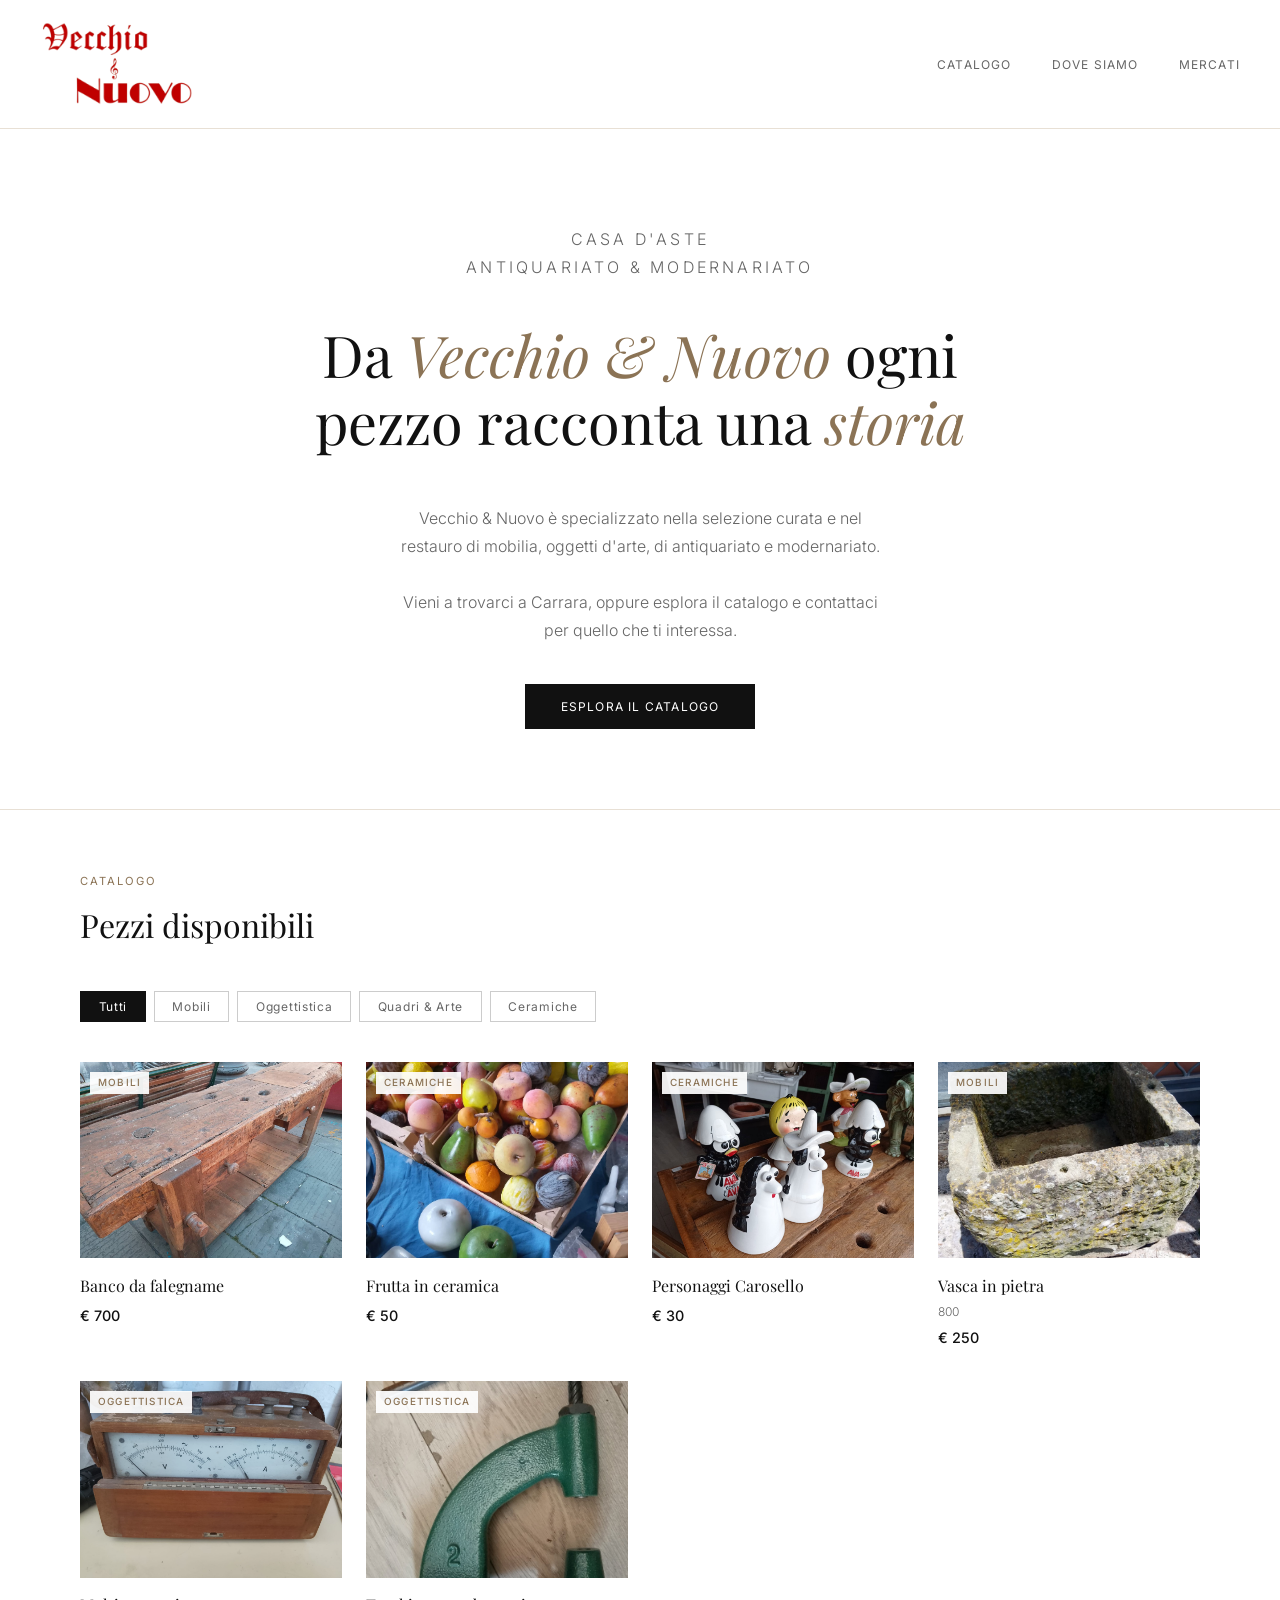
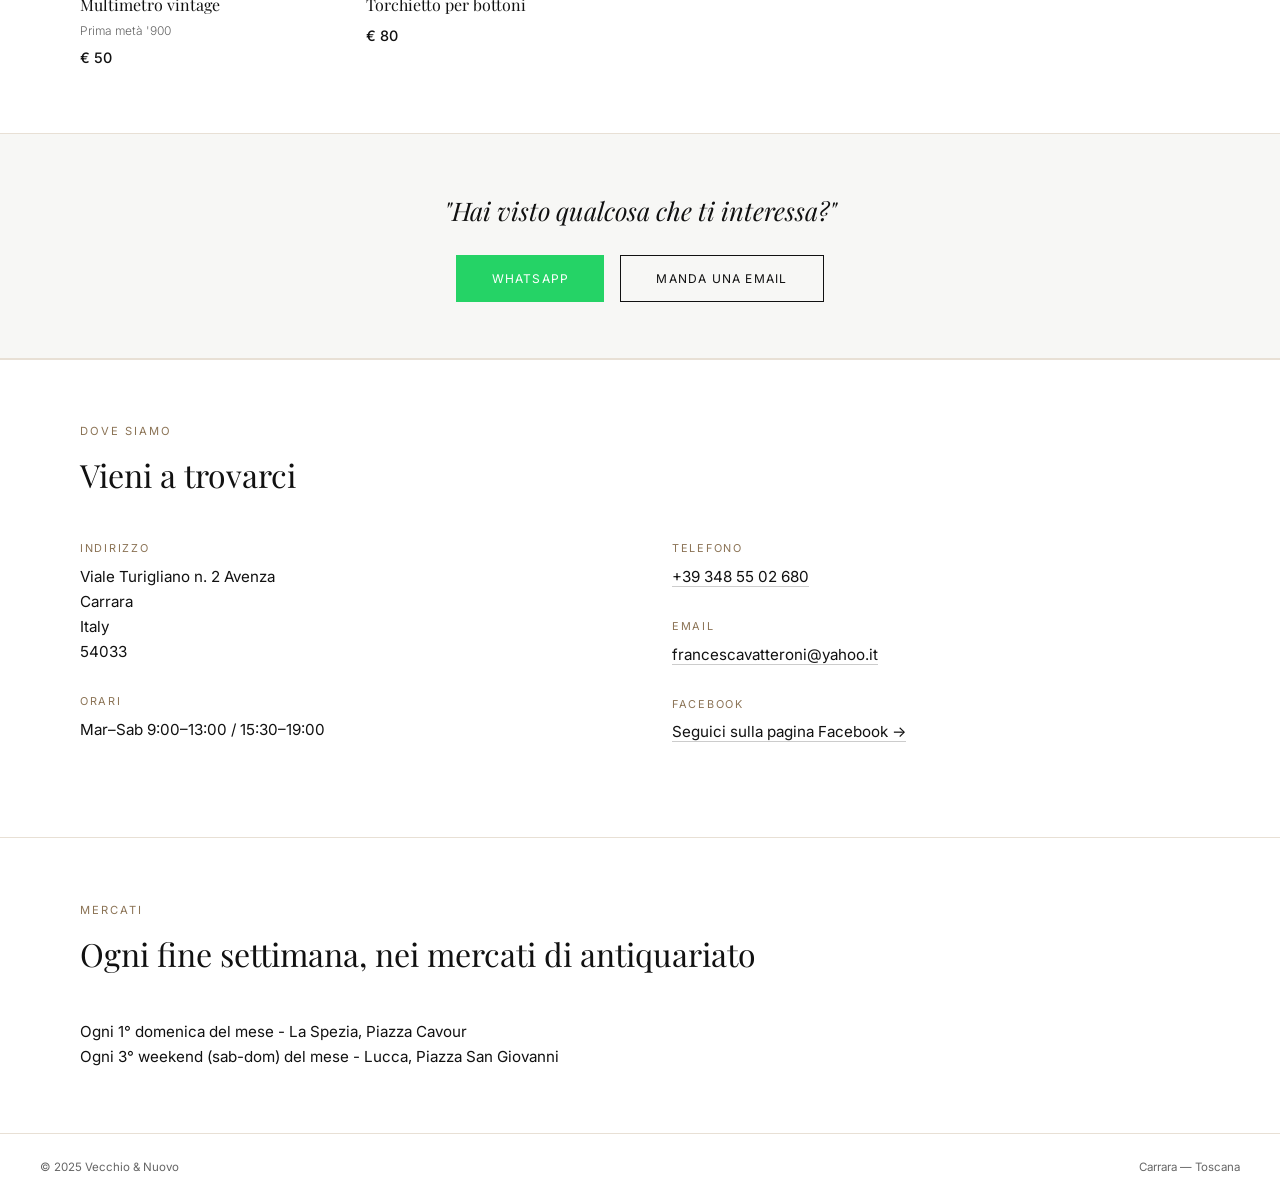
==== index.html @ dfd1ae2f "Combine hero-eyebrow paragraphs into one" ====
<!DOCTYPE html>
<html lang="it">
<head>
  <meta charset="UTF-8">
  <meta name="viewport" content="width=device-width, initial-scale=1.0">

  <!-- Titolo e descrizione che appaiono su Google -->
  <title>Vecchio e Nuovo Massa Carrara - Mobili, Antiquariato e Modernariato</title>
  <meta name="description" content="Antiquariato e modernariato a Massa Carrara. Mobili antichi, oggetti d'arte e oggettistica vintage. Mercati a La Spezia e Lucca. Visita il negozio o contattaci su WhatsApp.">

  <!-- Open Graph: come appare quando condividi su Facebook/WhatsApp -->
  <meta property="og:title" content="Vecchio e Nuovo">
  <meta property="og:description" content="Antiquariato e modernariato — Massa Carrara">
  <meta property="og:type" content="website">

  <!-- Stile -->
  <link rel="stylesheet" href="css/stile.css">

  <!-- Favicon: puoi sostituire con un'icona reale -->
  <link rel="icon" href="data:image/svg+xml,<svg xmlns='http://www.w3.org/2000/svg' viewBox='0 0 100 100'><text y='.9em' font-size='90'>🏛️</text></svg>">
</head>

<body>

  <!-- ==============================
       NAVIGAZIONE
  ============================== -->
  <nav class="nav" aria-label="Navigazione principale">
    <a href="#" class="nav-logo" aria-label="Vecchio & Nuovo — torna in cima">
      <img src="img/logo_navbar.png" alt="Vecchio & Nuovo" class="nav-logo-img">
    </a>

    <!-- Menu hamburger (solo mobile) -->
    <button class="nav-toggle" id="nav-toggle" aria-label="Apri menu" aria-expanded="false">
      <span></span><span></span><span></span>
    </button>

    <ul class="nav-links" id="nav-links" role="list">
      <li><a href="#catalogo">Catalogo</a></li>
      <li><a href="#contatti">Dove siamo</a></li>
      <li><a href="#mercati">Mercati</a></li>
    </ul>
  </nav>


  <!-- ==============================
       HERO
  ============================== -->
  <header class="hero">
    <p class="hero-eyebrow">Casa D'Aste<br>Antiquariato &amp; Modernariato</p>
    <h1>Da <em>Vecchio & Nuovo</em> ogni pezzo racconta una <em>storia</em></h1>
    <p>
       <br>Vecchio & Nuovo è specializzato nella selezione curata e nel restauro di mobilia, oggetti d'arte, di antiquariato e modernariato.<br> <br>Vieni a trovarci a Carrara, oppure esplora il catalogo e contattaci per quello che ti interessa.
    </p>
    <a href="#catalogo" class="btn btn-dark">Esplora il catalogo</a>
  </header>

  <div class="divider"></div>


  <!-- ==============================
       CATALOGO
  ============================== -->
  <main>
    <section class="section" id="catalogo" aria-labelledby="titolo-catalogo">
      <div class="section-header">
        <p class="section-label">Catalogo</p>
        <h2 class="section-title" id="titolo-catalogo">Pezzi disponibili</h2>
      </div>

      <!-- Filtri per categoria -->
      <div class="filtri" id="filtri" role="group" aria-label="Filtra per categoria">
        <button class="filtro-btn attivo" data-cat="tutti">Tutti</button>
        <button class="filtro-btn" data-cat="mobili">Mobili</button>
        <button class="filtro-btn" data-cat="oggettistica">Oggettistica</button>
        <button class="filtro-btn" data-cat="quadri">Quadri &amp; Arte</button>
        <button class="filtro-btn" data-cat="ceramiche">Ceramiche</button>
      </div>

      <!-- Griglia prodotti (popolata da JS) -->
      <div class="griglia" id="griglia" aria-live="polite">
        <p class="stato-vuoto">Caricamento catalogo...</p>
      </div>
    </section>
  </main>


  <!-- ==============================
       BARRA CTA CONTATTO
  ============================== -->
  <div class="cta-bar">
    <p>"Hai visto qualcosa che ti interessa?"</p>
    <div class="cta-buttons">
      <a class="btn btn-whatsapp" id="cta-btn-wa" href="#" target="_blank" rel="noopener">
        WhatsApp
      </a>
      <a class="btn btn-outline" id="cta-btn-email" href="#">
        Manda una email
      </a>
    </div>
  </div>

  <div class="divider"></div>


  <!-- ==============================
       CONTATTI
  ============================== -->
  <section class="section" id="contatti" aria-labelledby="titolo-contatti">
    <div class="section-header">
      <p class="section-label">Dove siamo</p>
      <h2 class="section-title" id="titolo-contatti">Vieni a trovarci</h2>
    </div>

    <div class="contatti-grid">
      <div>
        <div class="contatto-voce">
          <p class="contatto-label">Indirizzo</p>
          <p class="contatto-valore" id="info-indirizzo"></p>
        </div>
        <div class="contatto-voce">
          <p class="contatto-label">Orari</p>
          <p class="contatto-valore" id="info-orari"></p>
        </div>
      </div>

      <div>
        <div class="contatto-voce">
          <p class="contatto-label">Telefono</p>
          <p class="contatto-valore" id="info-telefono"></p>
        </div>
        <div class="contatto-voce">
          <p class="contatto-label">Email</p>
          <p class="contatto-valore" id="info-email"></p>
        </div>
        <div class="contatto-voce">
          <p class="contatto-label">Facebook</p>
          <p class="contatto-valore" id="info-facebook"></p>
        </div>
      </div>
    </div>
  </section>


  <div class="divider"></div>


  <!-- ==============================
       MERCATI
  ============================== -->
  <section class="section" id="mercati" aria-labelledby="titolo-mercati">
    <div class="section-header">
      <p class="section-label">Mercati</p>
      <h2 class="section-title" id="titolo-mercati">Ogni fine settimana, nei mercati di antiquariato</h2>
    </div>
    <p class="contatto-valore" id="info-mercati"></p>
  </section>
  <footer class="footer">
    <span id="footer-nome">© 2025 Vecchio & Nuovo</span>
    <span>Carrara — Toscana</span>
  </footer>


  <!-- ==============================
       MODAL SCHEDA PRODOTTO
  ============================== -->
  <div class="modal-overlay" id="modal-overlay" role="dialog" aria-modal="true" aria-labelledby="modal-nome">
    <div class="modal">
      <div class="modal-img" id="modal-img">
        <!-- immagine caricata da JS -->
      </div>
      <div class="modal-body">
        <p class="modal-tag" id="modal-tag"></p>
        <h3 class="modal-nome" id="modal-nome"></h3>
        <p class="modal-meta" id="modal-meta"></p>
        <p class="modal-desc" id="modal-desc"></p>
        <p class="modal-prezzo" id="modal-prezzo"></p>
        <div style="display:flex; gap:0.75rem; flex-wrap:wrap; margin-top:0.5rem;">
          <a class="btn btn-whatsapp" id="modal-btn-wa" href="#" target="_blank" rel="noopener">
            WhatsApp
          </a>
          <a class="btn btn-outline" id="modal-btn-email" href="#">
            Email
          </a>
        </div>
      </div>
      <button class="modal-chiudi" id="modal-chiudi" aria-label="Chiudi scheda">✕</button>
    </div>
  </div>


  <!-- Script principale -->
  <script src="js/main.js"></script>

</body>
</html>
---- css/stile.css ----
/* ============================================
   VECCHIO & NUOVO — Stile principale
   Per modificare i colori principali, cerca
   le variabili CSS qui sotto (sezione :root)
   ============================================ */

@import url('https://fonts.googleapis.com/css2?family=Playfair+Display:ital,wght@0,400;0,500;1,400&family=Inter:wght@300;400;500&display=swap');

/* --- Variabili colore: modifica qui per cambiare tutto il sito --- */
:root {
  --colore-sfondo: #ffffff;
  --colore-sfondo-alt: #f7f7f5;
  --colore-testo: #111111;
  --colore-testo-muted: #666666;
  --colore-accento: #8B7355;       /* bronzo antico */
  --colore-bordo: #e8e0d5;
  --colore-bordo-scuro: #cccccc;
  --font-display: 'Playfair Display', Georgia, serif;
  --font-body: 'Inter', system-ui, sans-serif;
}

/* --- Reset base --- */
*, *::before, *::after { box-sizing: border-box; margin: 0; padding: 0; }
html { scroll-behavior: smooth; }
body {
  font-family: var(--font-body);
  background: var(--colore-sfondo);
  color: var(--colore-testo);
  line-height: 1.6;
  -webkit-font-smoothing: antialiased;
}
img { display: block; width: 100%; height: 100%; object-fit: cover; }
a { color: inherit; }

/* --- Navigazione --- */
.nav {
  position: sticky;
  top: 0;
  z-index: 100;
  background: var(--colore-sfondo);
  border-bottom: 0.5px solid var(--colore-bordo);
  display: flex;
  align-items: center;
  justify-content: space-between;
  padding: 1.2rem 2.5rem;
}
.nav-logo {
  text-decoration: none;
  display: flex;
  align-items: center;
}
.nav-logo span { color: var(--colore-accento); }
.nav-logo-img {
  height: 90px;      /* cambia questo numero per ingrandire o rimpicciolire */
  width: auto;       /* mantiene le proporzioni */
  max-width: 180px;
  display: block;
  object-fit: contain; /* sovrascrive il cover del reset globale */
}

.nav-links {
  display: flex;
  gap: 2.5rem;
  list-style: none;
}
.nav-links a {
  font-size: 0.75rem;
  letter-spacing: 0.1em;
  text-transform: uppercase;
  color: var(--colore-testo-muted);
  text-decoration: none;
  font-weight: 400;
  transition: color 0.2s;
}
.nav-links a:hover { color: var(--colore-accento); }

/* hamburger solo su mobile */
.nav-toggle {
  display: none;
  flex-direction: column;
  gap: 5px;
  background: none;
  border: none;
  cursor: pointer;
  padding: 4px;
}
.nav-toggle span {
  display: block;
  width: 22px;
  height: 1px;
  background: var(--colore-testo);
  transition: all 0.3s;
}

/* --- Hero --- */
.hero {
  text-align: center;
  padding: 6rem 2rem 5rem;
  max-width: 800px;
  margin: 0 auto;
}
.hero-eyebrow {
  font-size: 0.7rem;
  letter-spacing: 0.2em;
  text-transform: uppercase;
  color: var(--colore-accento);
  font-weight: 400;
  margin-bottom: 1.4rem;
}
.hero h1 {
  font-family: var(--font-display);
  font-size: clamp(2.2rem, 5vw, 3.6rem);
  font-weight: 400;
  line-height: 1.15;
  color: var(--colore-testo);
  margin-bottom: 1.4rem;
}
.hero h1 em {
  font-style: italic;
  color: var(--colore-accento);
}
.hero p {
  font-size: 1rem;
  color: var(--colore-testo-muted);
  line-height: 1.75;
  max-width: 500px;
  margin: 0 auto 2.5rem;
  font-weight: 300;
}

/* --- Bottoni --- */
.btn {
  display: inline-flex;
  align-items: center;
  gap: 0.5rem;
  padding: 0.8rem 2.2rem;
  font-family: var(--font-body);
  font-size: 0.75rem;
  letter-spacing: 0.1em;
  text-transform: uppercase;
  text-decoration: none;
  font-weight: 400;
  cursor: pointer;
  border: none;
  transition: background 0.2s, color 0.2s, border-color 0.2s;
}
.btn-dark {
  background: var(--colore-testo);
  color: var(--colore-sfondo);
}
.btn-dark:hover { background: var(--colore-accento); }

.btn-outline {
  background: transparent;
  color: var(--colore-testo);
  border: 0.5px solid var(--colore-testo);
}
.btn-outline:hover {
  background: var(--colore-testo);
  color: var(--colore-sfondo);
}
.btn-whatsapp {
  background: #25D366;
  color: #fff;
}
.btn-whatsapp:hover { background: #1eaa53; }

/* --- Divisore --- */
.divider {
  height: 0.5px;
  background: var(--colore-bordo);
  margin: 0;
}

/* --- Sezioni generali --- */
.section {
  padding: 4rem 2.5rem;
  max-width: 1200px;
  margin: 0 auto;
}
.section-header { margin-bottom: 2.5rem; }
.section-label {
  font-size: 0.7rem;
  letter-spacing: 0.18em;
  text-transform: uppercase;
  color: var(--colore-accento);
  font-weight: 400;
  margin-bottom: 0.5rem;
}
.section-title {
  font-family: var(--font-display);
  font-size: clamp(1.5rem, 3vw, 2rem);
  font-weight: 400;
  color: var(--colore-testo);
}

/* --- Filtri catalogo --- */
.filtri {
  display: flex;
  gap: 0.5rem;
  flex-wrap: wrap;
  margin-bottom: 2.5rem;
}
.filtro-btn {
  padding: 0.45rem 1.1rem;
  border: 0.5px solid var(--colore-bordo-scuro);
  background: var(--colore-sfondo);
  font-size: 0.75rem;
  letter-spacing: 0.06em;
  color: var(--colore-testo-muted);
  cursor: pointer;
  font-family: var(--font-body);
  transition: all 0.2s;
}
.filtro-btn:hover,
.filtro-btn.attivo {
  border-color: var(--colore-testo);
  background: var(--colore-testo);
  color: var(--colore-sfondo);
}

/* --- Griglia prodotti --- */
.griglia {
  display: grid;
  grid-template-columns: repeat(auto-fill, minmax(260px, 1fr));
  gap: 2rem 1.5rem;
}

/* --- Card prodotto --- */
.card {
  cursor: pointer;
  text-decoration: none;
  color: inherit;
  display: block;
}
.card-img {
  width: 100%;
  aspect-ratio: 4 / 3;
  background: var(--colore-sfondo-alt);
  position: relative;
  overflow: hidden;
}
.card-img img {
  transition: transform 0.5s ease;
}
.card:hover .card-img img { transform: scale(1.04); }

/* placeholder quando non c'è la foto */
.card-placeholder {
  position: absolute;
  inset: 0;
  display: flex;
  align-items: center;
  justify-content: center;
  font-size: 3rem;
  color: var(--colore-bordo-scuro);
  opacity: 0.4;
}

/* etichetta stile museo */
.card-tag {
  position: absolute;
  top: 10px;
  left: 10px;
  font-size: 0.62rem;
  letter-spacing: 0.12em;
  text-transform: uppercase;
  color: var(--colore-accento);
  background: rgba(255,255,255,0.92);
  padding: 3px 8px;
  font-weight: 500;
  z-index: 1;
}
.card-body { padding: 0.9rem 0 0; }
.card-nome {
  font-family: var(--font-display);
  font-size: 1rem;
  font-weight: 400;
  color: var(--colore-testo);
  margin-bottom: 0.2rem;
}
.card-meta {
  font-size: 0.75rem;
  color: var(--colore-testo-muted);
  margin-bottom: 0.35rem;
  font-weight: 300;
}
.card-prezzo {
  font-size: 0.9rem;
  color: var(--colore-testo);
  font-weight: 500;
}

/* --- Stato vuoto filtri --- */
.stato-vuoto {
  grid-column: 1 / -1;
  text-align: center;
  padding: 3rem;
  color: var(--colore-testo-muted);
  font-size: 0.9rem;
}

/* --- Barra CTA contatti --- */
.cta-bar {
  background: var(--colore-sfondo-alt);
  border-top: 0.5px solid var(--colore-bordo);
  border-bottom: 0.5px solid var(--colore-bordo);
  padding: 3.5rem 2rem;
  text-align: center;
}
.cta-bar p {
  font-family: var(--font-display);
  font-size: clamp(1.2rem, 3vw, 1.6rem);
  font-style: italic;
  color: var(--colore-testo);
  margin-bottom: 1.5rem;
  font-weight: 400;
}
.cta-buttons {
  display: flex;
  gap: 1rem;
  justify-content: center;
  flex-wrap: wrap;
}

/* --- Sezione contatti --- */
.contatti-grid {
  display: grid;
  grid-template-columns: 1fr 1fr;
  gap: 3rem 4rem;
}
.contatto-voce { margin-bottom: 1.8rem; }
.contatto-label {
  font-size: 0.68rem;
  letter-spacing: 0.16em;
  text-transform: uppercase;
  color: var(--colore-accento);
  margin-bottom: 0.4rem;
}
.contatto-valore {
  font-size: 0.95rem;
  color: var(--colore-testo);
  line-height: 1.65;
}
.contatto-valore a {
  text-decoration: none;
  border-bottom: 0.5px solid var(--colore-bordo-scuro);
  transition: border-color 0.2s, color 0.2s;
}
.contatto-valore a:hover {
  border-color: var(--colore-accento);
  color: var(--colore-accento);
}

/* --- Footer --- */
.footer {
  border-top: 0.5px solid var(--colore-bordo);
  padding: 1.5rem 2.5rem;
  display: flex;
  justify-content: space-between;
  align-items: center;
  font-size: 0.72rem;
  color: var(--colore-testo-muted);
}

/* --- Carosello foto nel modal --- */
.carosello-btn {
  position: absolute;
  top: 50%;
  transform: translateY(-50%);
  background: rgba(255,255,255,0.85);
  border: 0.5px solid var(--colore-bordo);
  width: 36px;
  height: 36px;
  display: flex;
  align-items: center;
  justify-content: center;
  cursor: pointer;
  font-size: 1.4rem;
  line-height: 1;
  color: var(--colore-testo);
  z-index: 2;
  transition: background 0.2s;
}
.carosello-btn:hover { background: #fff; }
.carosello-prev { left: 8px; }
.carosello-next { right: 8px; }

.carosello-dots {
  position: absolute;
  bottom: 10px;
  left: 50%;
  transform: translateX(-50%);
  display: flex;
  gap: 6px;
  z-index: 2;
}
.carosello-dot {
  width: 7px;
  height: 7px;
  border-radius: 50%;
  background: rgba(255,255,255,0.5);
  cursor: pointer;
  transition: background 0.2s;
  border: 0.5px solid rgba(0,0,0,0.2);
}
.carosello-dot.attivo { background: #fff; }

/* --- Modal scheda prodotto --- */
.modal-overlay {
  display: none;
  position: fixed;
  inset: 0;
  background: rgba(0,0,0,0.55);
  z-index: 200;
  align-items: center;
  justify-content: center;
  padding: 1.5rem;
}
.modal-overlay.aperto { display: flex; }
.modal {
  background: var(--colore-sfondo);
  max-width: 760px;
  width: 100%;
  max-height: 90vh;
  overflow-y: auto;
  display: grid;
  grid-template-columns: 1fr 1fr;
}
.modal-img {
  aspect-ratio: 1;
  background: var(--colore-sfondo-alt);
  position: relative;
  overflow: hidden;
}
.modal-img .card-placeholder { font-size: 4rem; }
.modal-body { padding: 2rem; display: flex; flex-direction: column; gap: 1rem; }
.modal-tag {
  font-size: 0.65rem;
  letter-spacing: 0.14em;
  text-transform: uppercase;
  color: var(--colore-accento);
}
.modal-nome {
  font-family: var(--font-display);
  font-size: 1.5rem;
  font-weight: 400;
  line-height: 1.2;
}
.modal-meta { font-size: 0.82rem; color: var(--colore-testo-muted); }
.modal-desc { font-size: 0.9rem; line-height: 1.75; color: #444; flex: 1; }
.modal-prezzo {
  font-size: 1.3rem;
  font-weight: 500;
  border-top: 0.5px solid var(--colore-bordo);
  padding-top: 1rem;
}
.modal-chiudi {
  position: absolute;
  top: 1rem;
  right: 1rem;
  background: var(--colore-sfondo);
  border: 0.5px solid var(--colore-bordo);
  width: 32px;
  height: 32px;
  display: flex;
  align-items: center;
  justify-content: center;
  cursor: pointer;
  font-size: 1rem;
  z-index: 10;
}
.modal-overlay { position: fixed; }

/* --- Responsive --- */
@media (max-width: 768px) {
  .nav { padding: 1rem 1.5rem; }
  .nav-links { display: none; flex-direction: column; gap: 1.2rem; }
  .nav-links.aperto {
    display: flex;
    position: absolute;
    top: 60px;
    left: 0;
    right: 0;
    background: var(--colore-sfondo);
    padding: 1.5rem 2rem;
    border-bottom: 0.5px solid var(--colore-bordo);
  }
  .nav-toggle { display: flex; }
  .hero { padding: 4rem 1.5rem 3rem; }
  .section { padding: 3rem 1.5rem; }
  .griglia { grid-template-columns: repeat(2, 1fr); gap: 1rem; }
  .contatti-grid { grid-template-columns: 1fr; gap: 0; }
  .modal { grid-template-columns: 1fr; }
  .modal-img { aspect-ratio: 16/9; }
  .footer { flex-direction: column; gap: 0.5rem; text-align: center; }
}

@media (max-width: 420px) {
  .griglia { grid-template-columns: 1fr; }
}
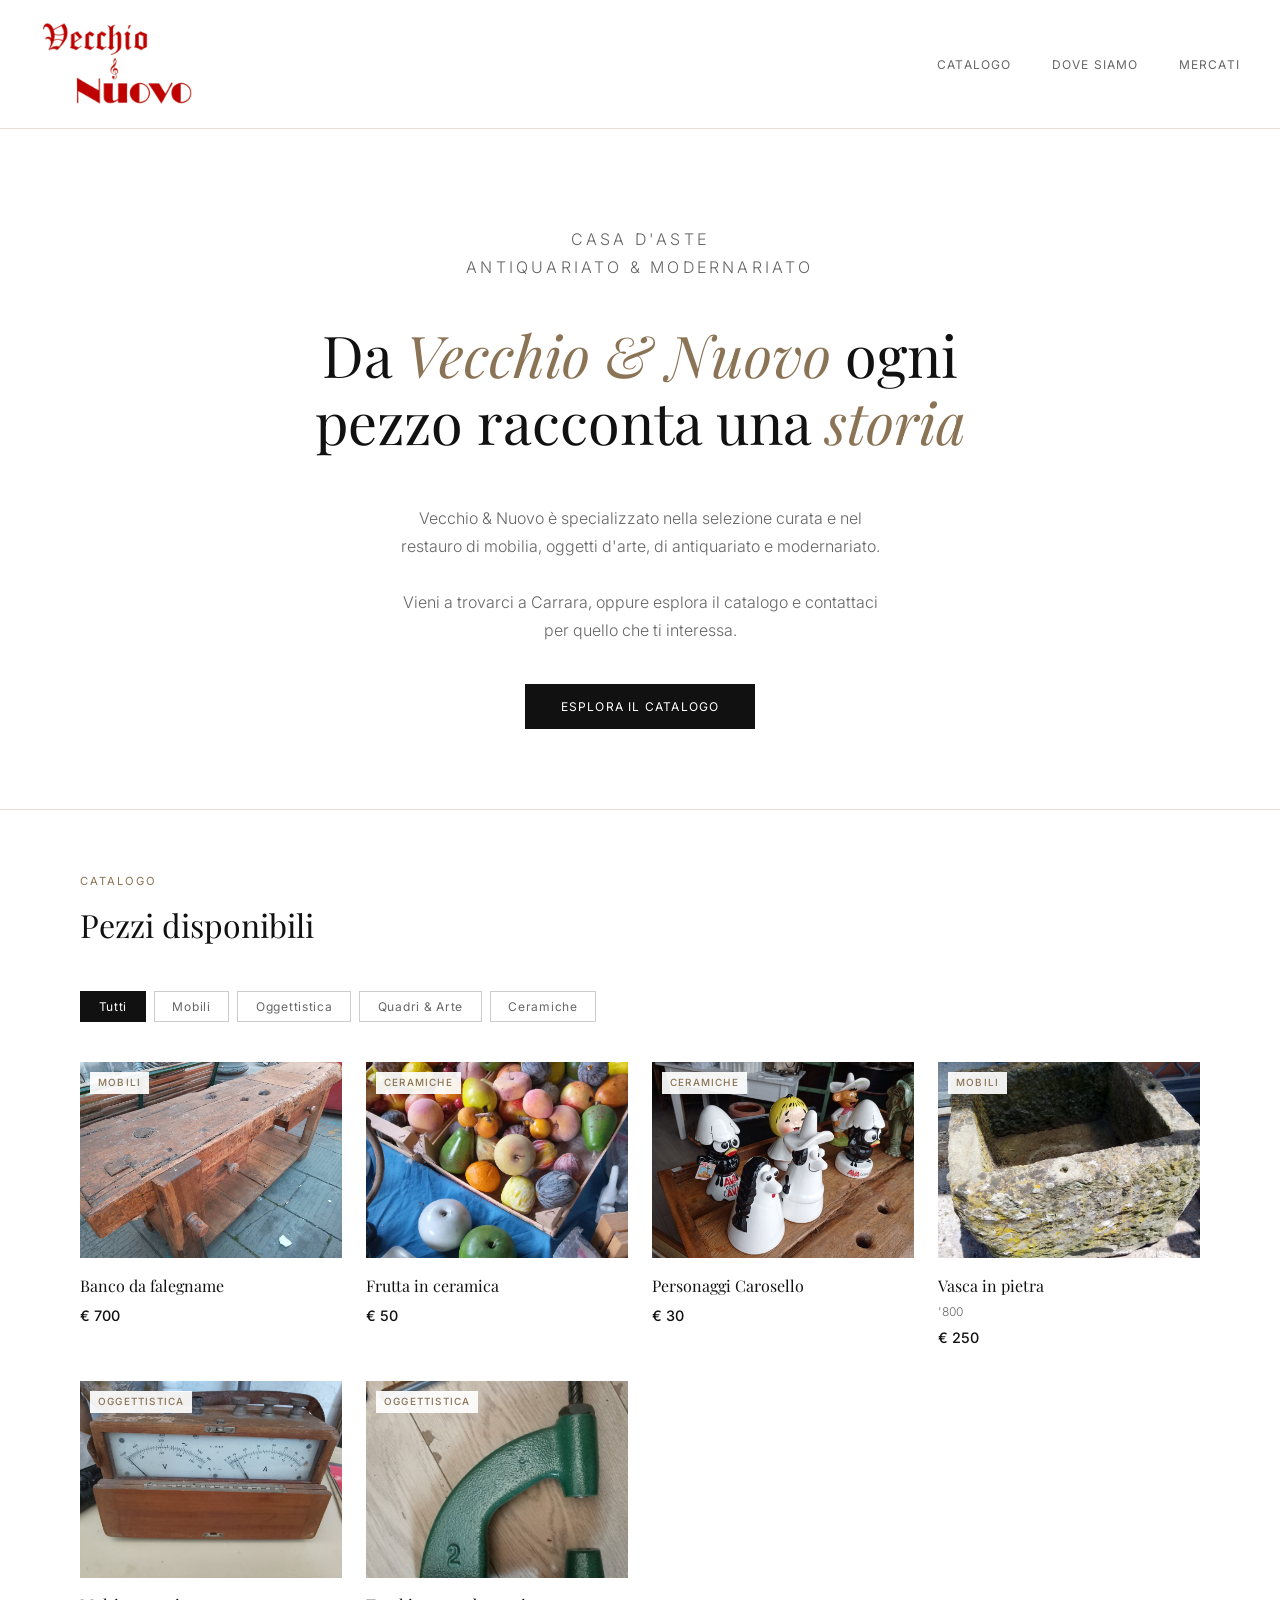
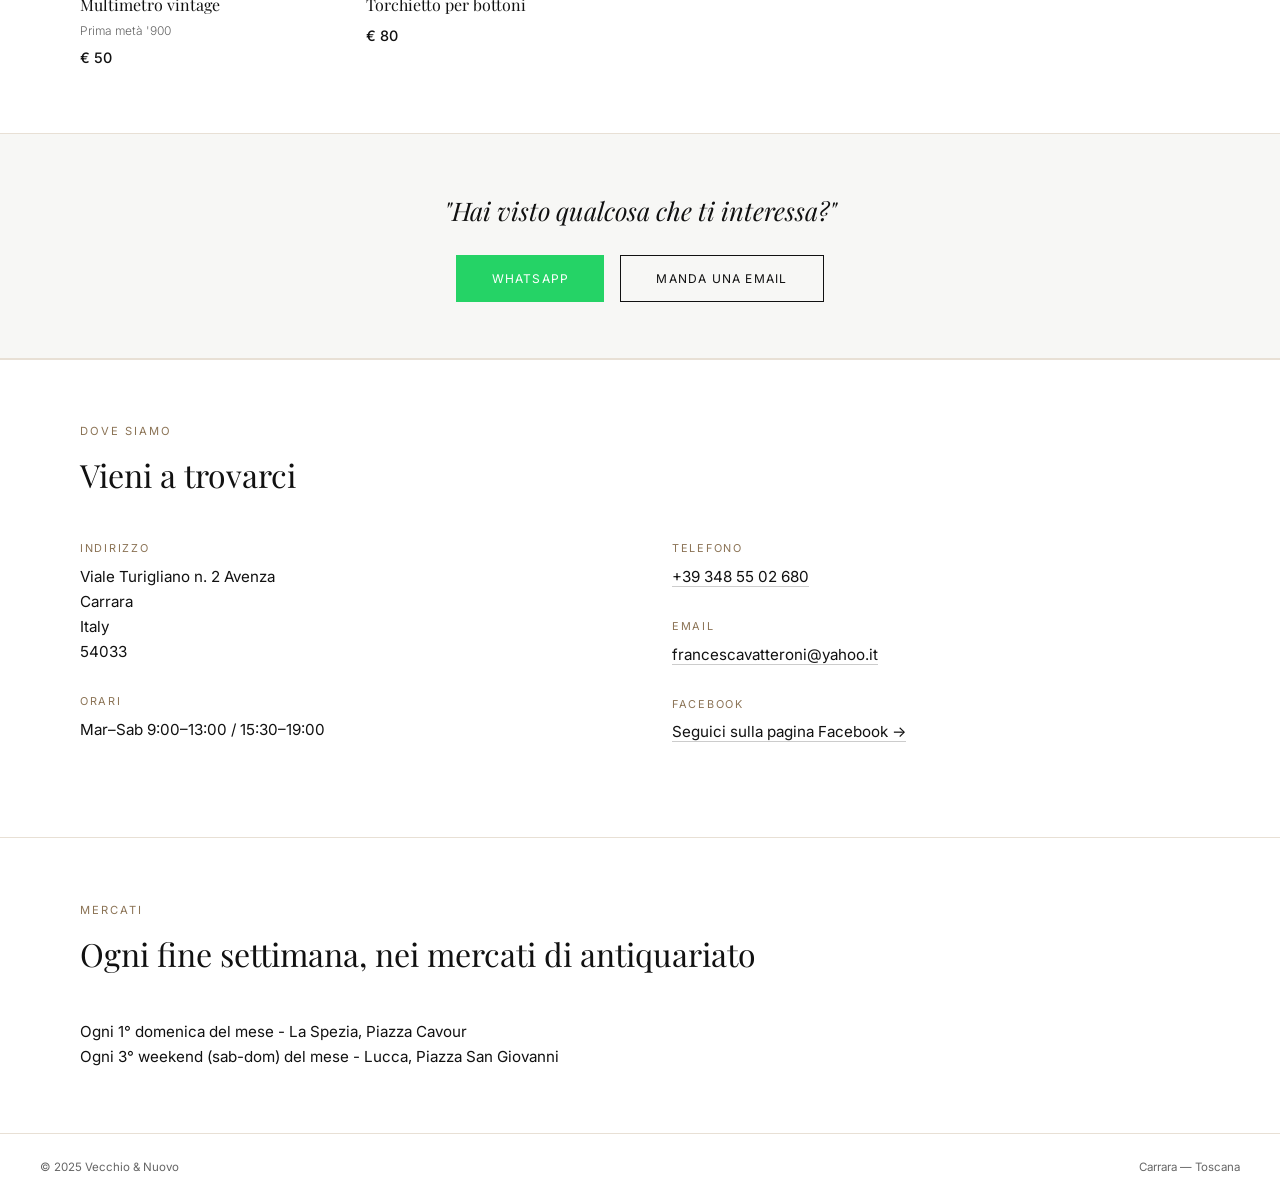
==== commit d6163140: "Add JSON-LD structured data for website Added structured data for SEO optimization." ====
--- a/index.html
+++ b/index.html
@@ -4,6 +4,16 @@
   <meta charset="UTF-8">
   <meta name="viewport" content="width=device-width, initial-scale=1.0">
 
+  <!-- Nome che appare nel link su Google -->
+  <script type="application/ld+json">
+  {
+    "@context": "https://schema.org",
+    "@type": "WebSite",
+    "name": "Vecchio & Nuovo Casa D'Aste",
+    "url": "https://vecchioenuovo.github.io/"
+  }
+  </script>
+  
   <!-- Titolo e descrizione che appaiono su Google -->
   <title>Vecchio e Nuovo Massa Carrara - Mobili, Antiquariato e Modernariato</title>
   <meta name="description" content="Antiquariato e modernariato a Massa Carrara. Mobili antichi, oggetti d'arte e oggettistica vintage. Mercati a La Spezia e Lucca. Visita il negozio o contattaci su WhatsApp.">
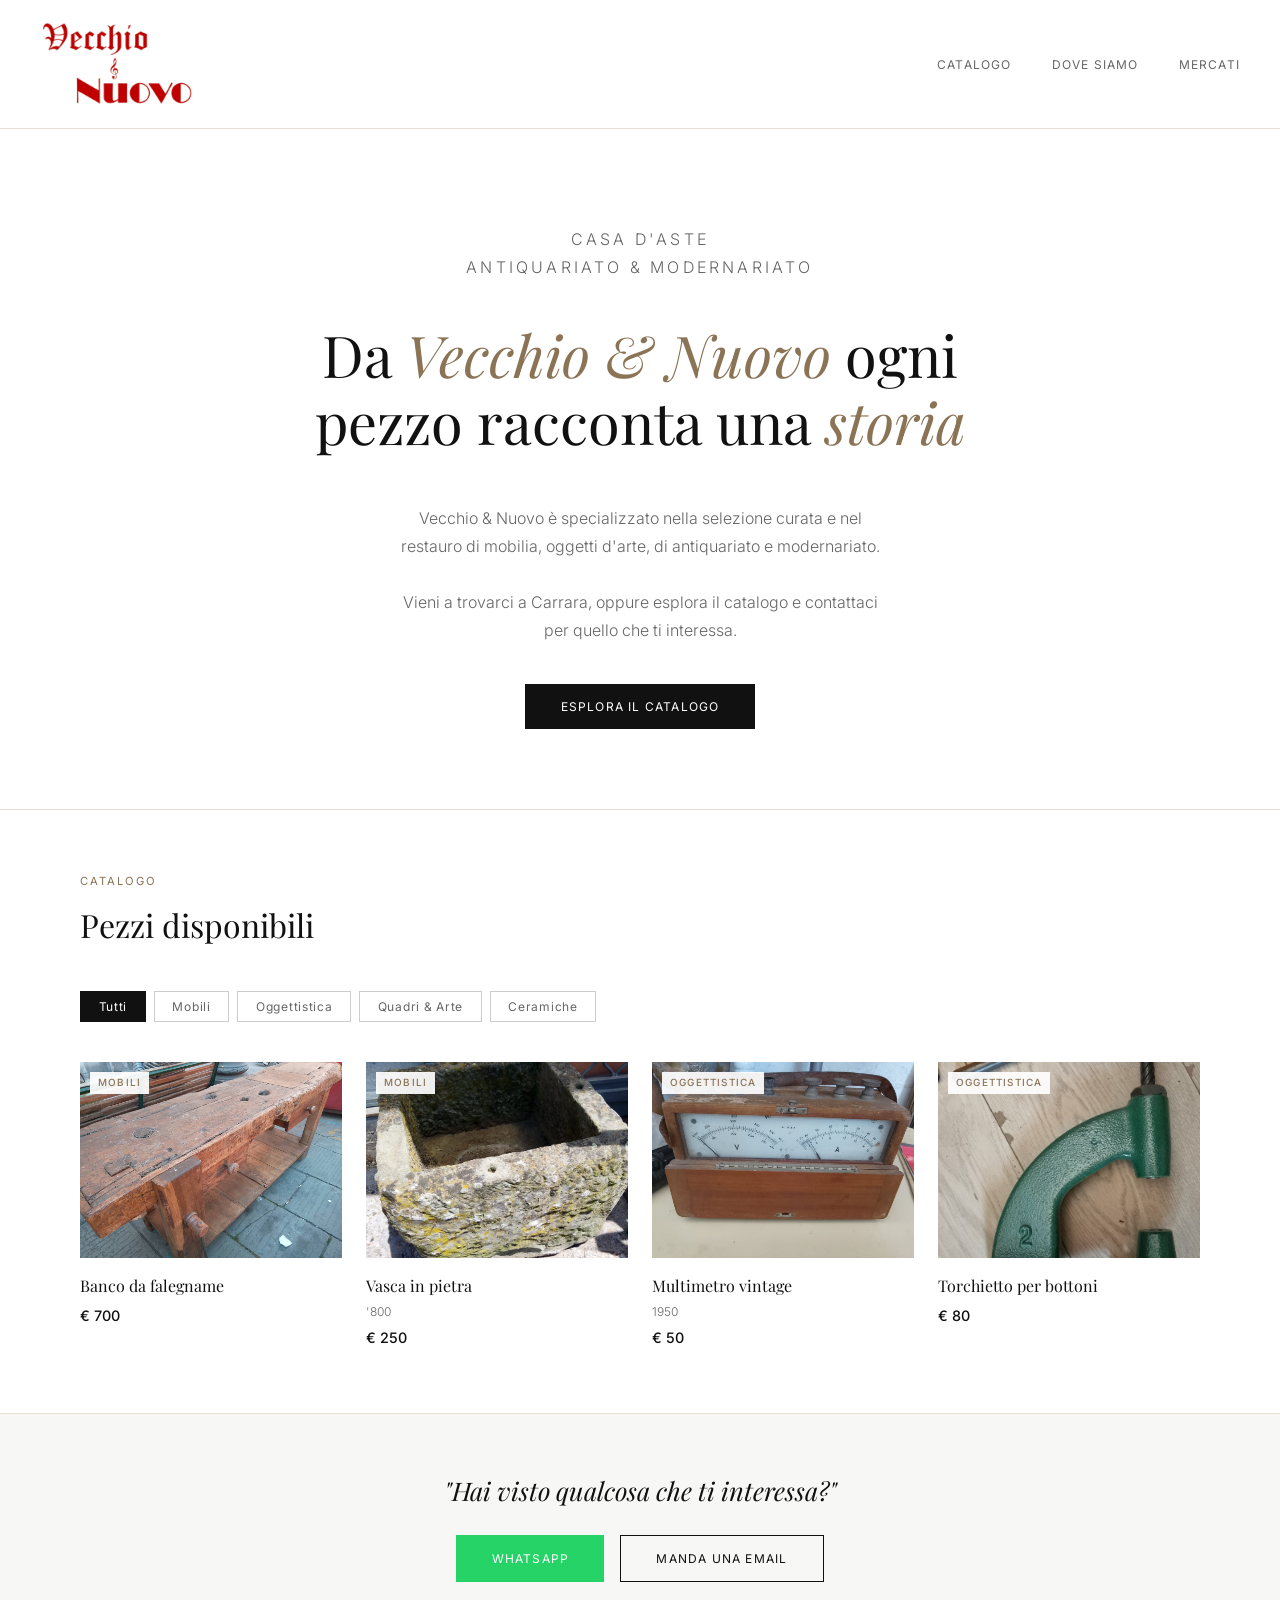
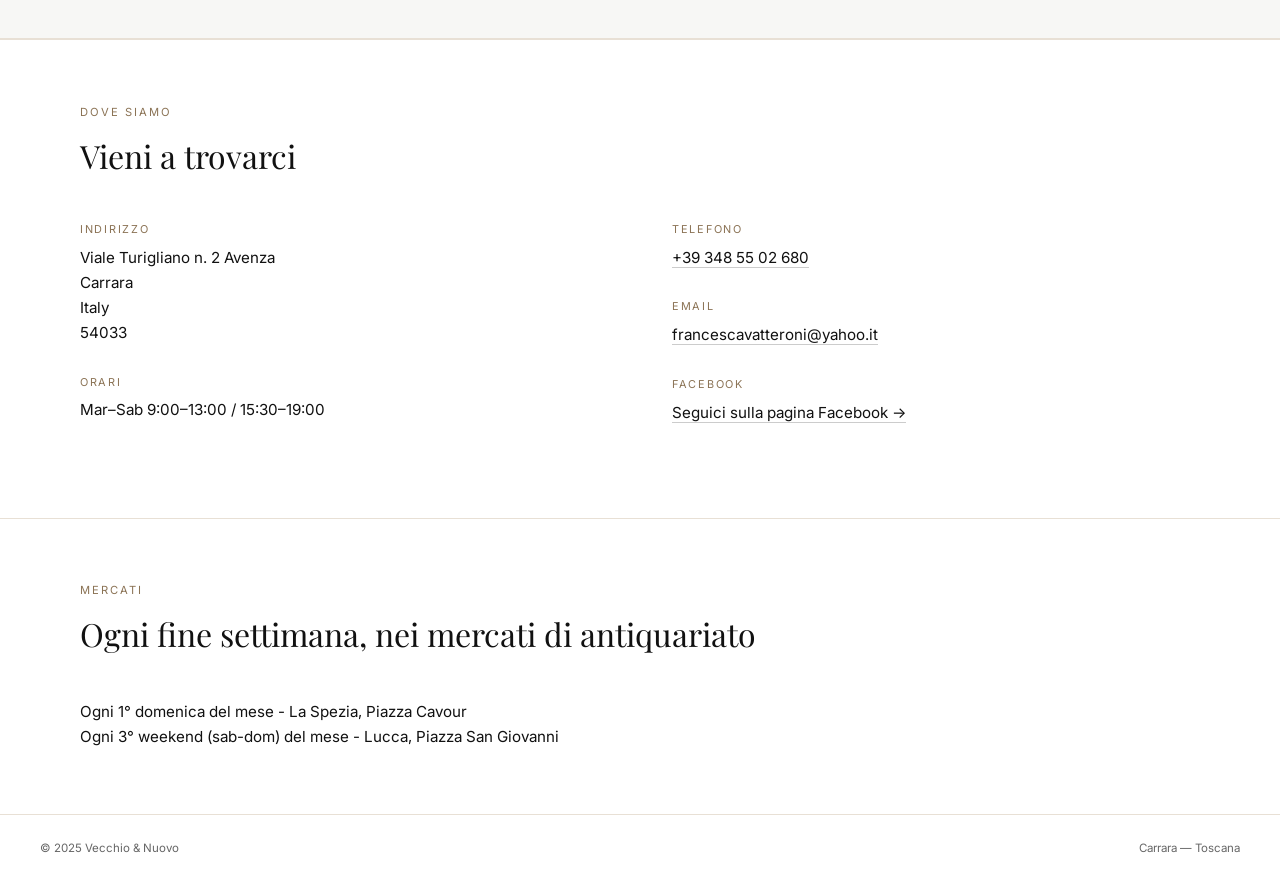
==== commit 2e7d3d99: "Update index.html" ====
--- a/index.html
+++ b/index.html
@@ -22,6 +22,7 @@
   <meta property="og:title" content="Vecchio e Nuovo">
   <meta property="og:description" content="Antiquariato e modernariato — Massa Carrara">
   <meta property="og:type" content="website">
+  <meta property="og:site_name" content="Vecchio & Nuovo Casa D'Aste">
 
   <!-- Stile -->
   <link rel="stylesheet" href="css/stile.css">
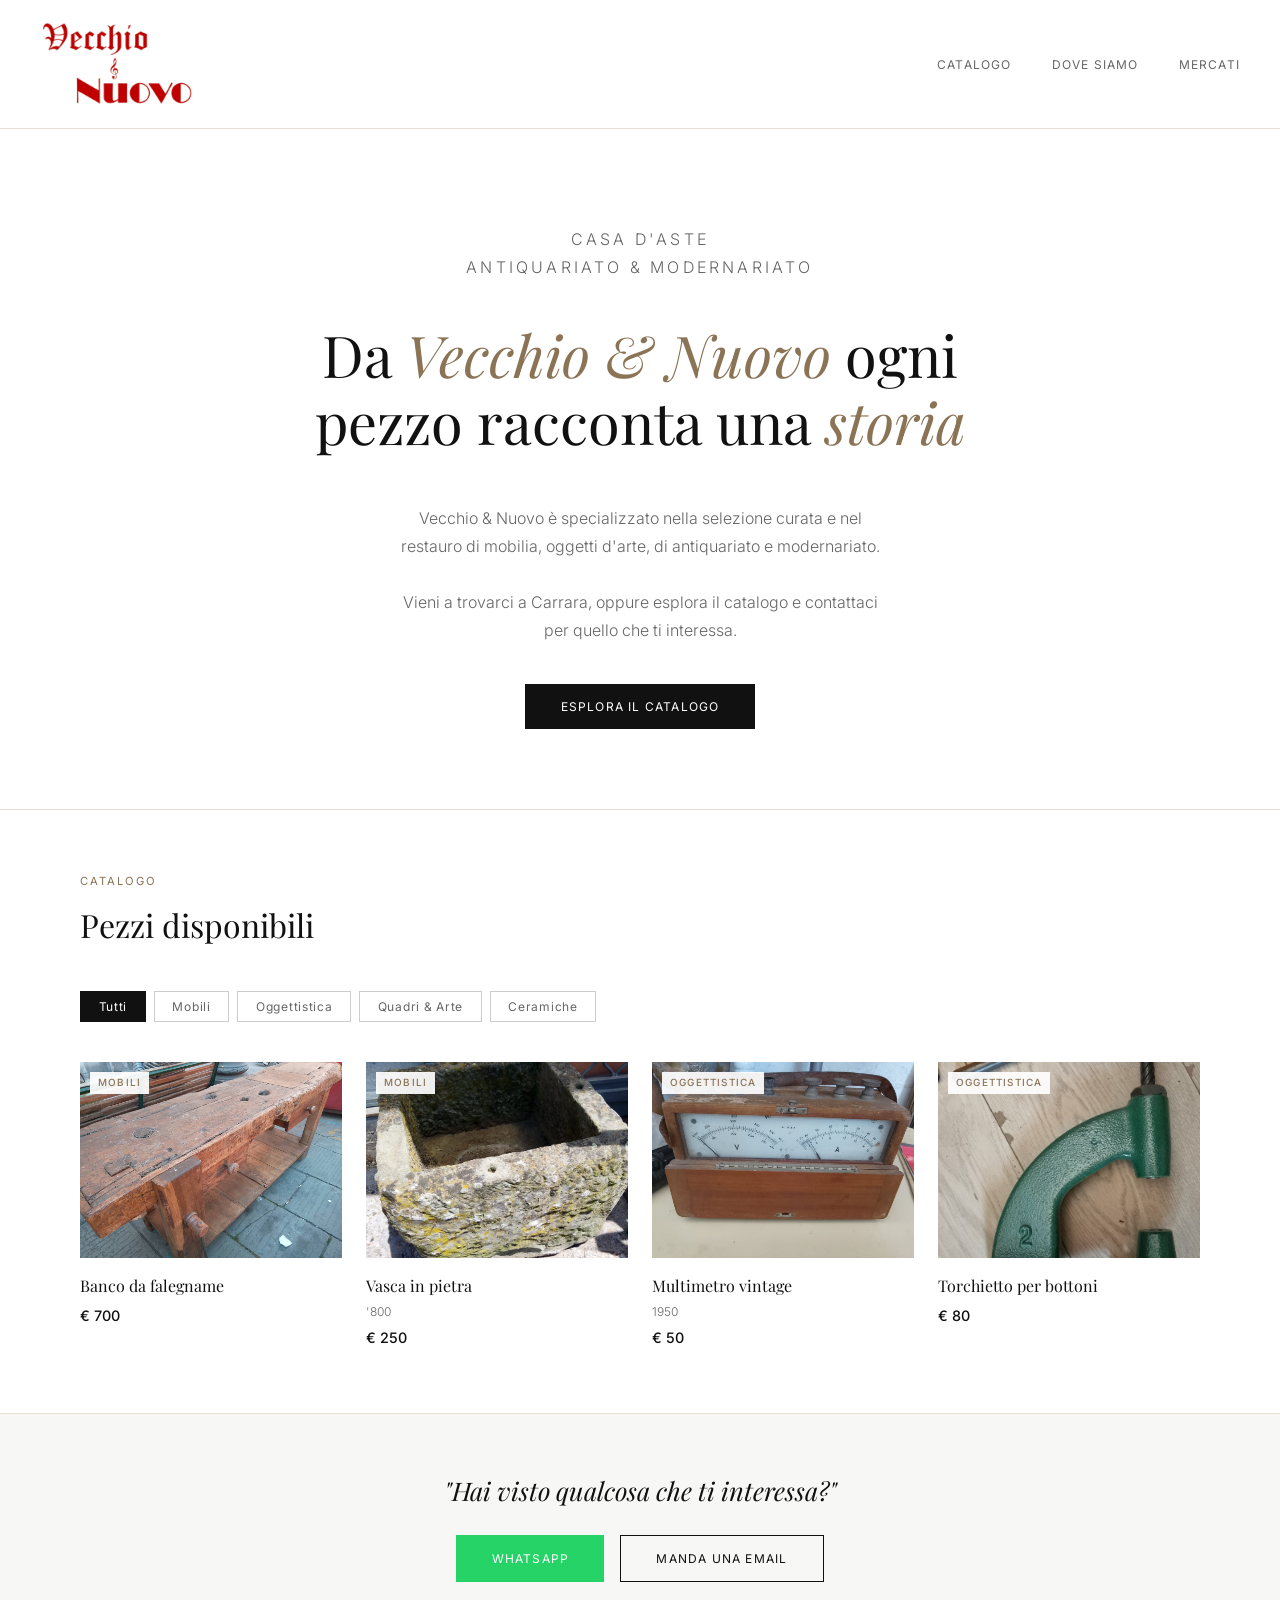
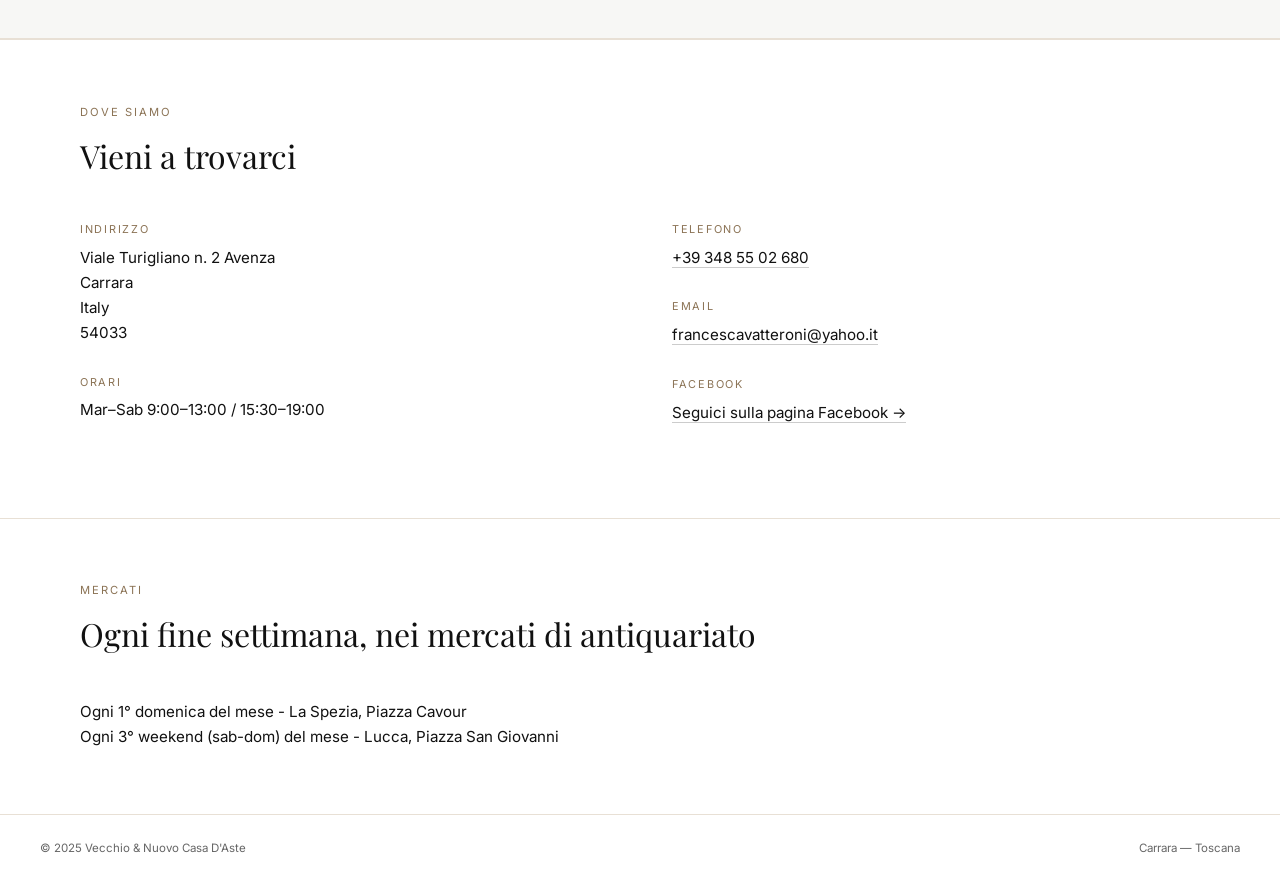
==== commit dfea430c: "Change schema type to LocalBusiness with address info Updated structured data to reflect business de" ====
--- a/index.html
+++ b/index.html
@@ -8,9 +8,19 @@
   <script type="application/ld+json">
   {
     "@context": "https://schema.org",
-    "@type": "WebSite",
-    "name": "Vecchio & Nuovo Casa D'Aste",
-    "url": "https://vecchioenuovo.github.io/"
+    "@type": "LocalBusiness",
+    "name": "Vecchio e Nuovo Casa D'Aste",
+    "url": "https://vecchioenuovo.github.io/Vecchio-e-Nuovo/",
+    "address": {
+      "@type": "PostalAddress",
+      "streetAddress": "Viale Turigliano 2",
+      "addressLocality": "Carrara",
+      "addressRegion": "MS",
+      "postalCode": "54033",
+      "addressCountry": "IT"
+    },
+    "telephone": "+393485502680",
+    "description": "Antiquariato e modernariato a Massa Carrara. Mobili antichi, oggetti d'arte e oggettistica vintage. Mercati a La Spezia e Lucca. Visita il negozio o contattaci su WhatsApp."
   }
   </script>
   
